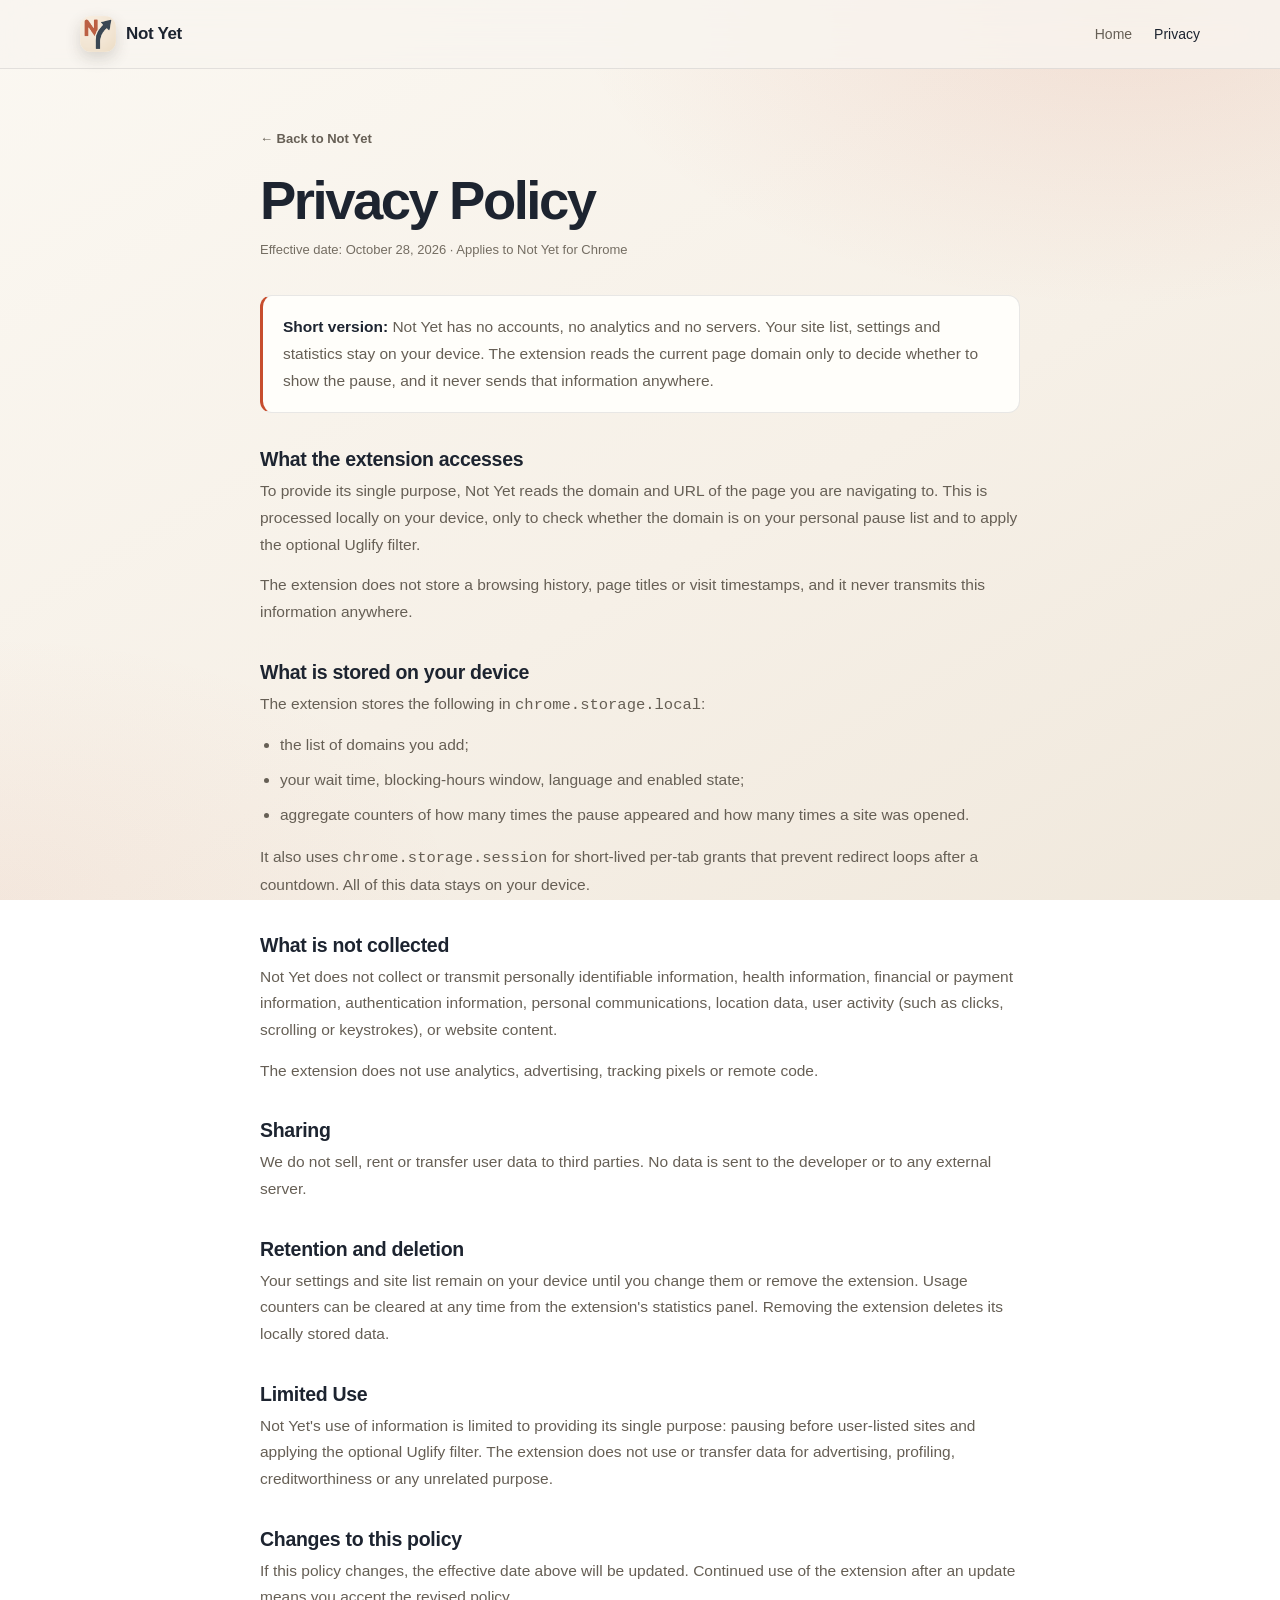
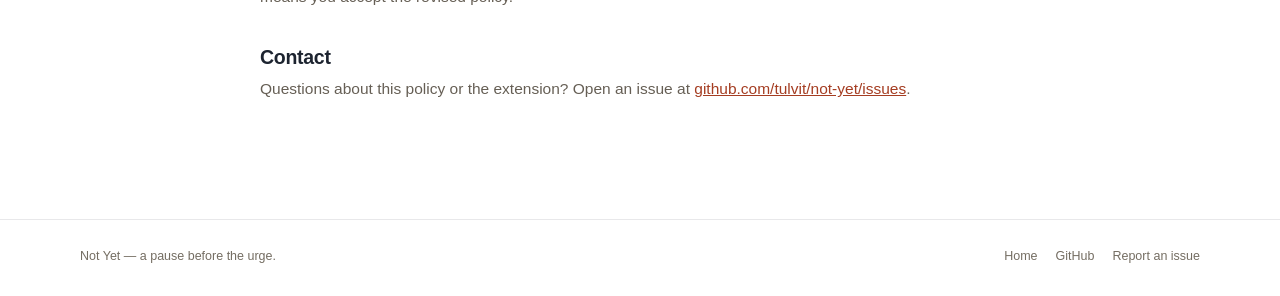
==== privacy.html @ 99da22f4 "Add landing page and privacy policy" ====
<!doctype html>
<html lang="en">
  <head>
    <meta charset="utf-8">
    <meta name="viewport" content="width=device-width, initial-scale=1">
    <title>Privacy Policy — Not Yet</title>
    <meta
      name="description"
      content="Not Yet privacy policy: what the Chrome extension accesses, what it stores locally, and what it never collects."
    >
    <meta name="theme-color" content="#f8f5ef">
    <link rel="icon" href="assets/logo128.png">
    <link rel="stylesheet" href="styles.css">
  </head>
  <body>
    <header class="site-header">
      <div class="container header-inner">
        <a class="brand" href="index.html" aria-label="Not Yet home">
          <img src="assets/logo128.png" alt="" width="36" height="36">
          <span>Not Yet</span>
        </a>
        <nav class="nav" aria-label="Main">
          <a href="index.html">Home</a>
          <a href="privacy.html" aria-current="page">Privacy</a>
        </nav>
      </div>
    </header>

    <main>
      <article class="legal container">
        <a class="back-link" href="index.html">← Back to Not Yet</a>

        <h1>Privacy Policy</h1>
        <p class="meta">Effective date: October 28, 2026 · Applies to Not Yet for Chrome</p>

        <div class="callout">
          <p>
            <strong>Short version:</strong> Not Yet has no accounts, no analytics and
            no servers. Your site list, settings and statistics stay on your device.
            The extension reads the current page domain only to decide whether to show
            the pause, and it never sends that information anywhere.
          </p>
        </div>

        <h2>What the extension accesses</h2>
        <p>
          To provide its single purpose, Not Yet reads the domain and URL of the page
          you are navigating to. This is processed locally on your device, only to
          check whether the domain is on your personal pause list and to apply the
          optional Uglify filter.
        </p>
        <p>
          The extension does not store a browsing history, page titles or visit
          timestamps, and it never transmits this information anywhere.
        </p>

        <h2>What is stored on your device</h2>
        <p>The extension stores the following in <code>chrome.storage.local</code>:</p>
        <ul>
          <li>the list of domains you add;</li>
          <li>your wait time, blocking-hours window, language and enabled state;</li>
          <li>
            aggregate counters of how many times the pause appeared and how many times
            a site was opened.
          </li>
        </ul>
        <p>
          It also uses <code>chrome.storage.session</code> for short-lived per-tab
          grants that prevent redirect loops after a countdown. All of this data stays
          on your device.
        </p>

        <h2>What is not collected</h2>
        <p>
          Not Yet does not collect or transmit personally identifiable information,
          health information, financial or payment information, authentication
          information, personal communications, location data, user activity (such as
          clicks, scrolling or keystrokes), or website content.
        </p>
        <p>
          The extension does not use analytics, advertising, tracking pixels or remote
          code.
        </p>

        <h2>Sharing</h2>
        <p>
          We do not sell, rent or transfer user data to third parties. No data is sent
          to the developer or to any external server.
        </p>

        <h2>Retention and deletion</h2>
        <p>
          Your settings and site list remain on your device until you change them or
          remove the extension. Usage counters can be cleared at any time from the
          extension's statistics panel. Removing the extension deletes its locally
          stored data.
        </p>

        <h2>Limited Use</h2>
        <p>
          Not Yet's use of information is limited to providing its single purpose:
          pausing before user-listed sites and applying the optional Uglify filter. The
          extension does not use or transfer data for advertising, profiling,
          creditworthiness or any unrelated purpose.
        </p>

        <h2>Changes to this policy</h2>
        <p>
          If this policy changes, the effective date above will be updated. Continued
          use of the extension after an update means you accept the revised policy.
        </p>

        <h2>Contact</h2>
        <p>
          Questions about this policy or the extension? Open an issue at
          <a href="https://github.com/tulvit/not-yet/issues">github.com/tulvit/not-yet/issues</a>.
        </p>
      </article>
    </main>

    <footer class="site-footer">
      <div class="container footer-inner">
        <span>Not Yet — a pause before the urge.</span>
        <div class="footer-links">
          <a href="index.html">Home</a>
          <a href="https://github.com/tulvit/not-yet">GitHub</a>
          <a href="https://github.com/tulvit/not-yet/issues">Report an issue</a>
        </div>
      </div>
    </footer>
  </body>
</html>
---- styles.css ----
:root {
  color-scheme: light;
  --bg: #f8f5ef;
  --bg-2: #f2ede4;
  --ink: #1d2430;
  --muted: #665f55;
  --faint: #746d62;
  --line: rgba(29, 36, 48, 0.1);
  --line-strong: rgba(29, 36, 48, 0.18);
  --accent: #c74e2e;
  --accent-strong: #a53d22;
  --accent-soft: rgba(199, 78, 46, 0.1);
  --surface: #fffefa;
  --surface-soft: rgba(255, 255, 252, 0.72);
  --shadow: 0 1px 0 rgba(255, 255, 255, 0.7) inset, 0 18px 50px -24px rgba(39, 31, 20, 0.28);
  --shadow-strong: 0 2px 4px rgba(39, 31, 20, 0.06), 0 30px 70px -18px rgba(39, 31, 20, 0.32), 0 70px 120px -50px rgba(39, 31, 20, 0.24);
  --radius: 20px;
  --container: 1120px;
  --font: ui-sans-serif, -apple-system, BlinkMacSystemFont, "Segoe UI", Roboto, "Helvetica Neue", Arial, "Noto Sans", sans-serif;
}

* {
  box-sizing: border-box;
}

html {
  scroll-behavior: smooth;
}

body {
  margin: 0;
  font-family: var(--font);
  color: var(--ink);
  background:
    radial-gradient(70% 55% at 88% 0%, rgba(199, 78, 46, 0.12), transparent 62%),
    radial-gradient(55% 45% at 0% 100%, rgba(199, 78, 46, 0.06), transparent 66%),
    linear-gradient(150deg, #fbf8f2 0%, #f6f0e7 58%, #f0e8dc 100%);
  background-attachment: fixed;
  line-height: 1.6;
  -webkit-font-smoothing: antialiased;
  text-rendering: optimizeLegibility;
}

img {
  max-width: 100%;
  height: auto;
}

a {
  color: var(--accent-strong);
}

a:hover {
  color: var(--accent);
}

.container {
  width: min(var(--container), calc(100% - 48px));
  margin: 0 auto;
}

/* Header ------------------------------------------------------------ */

.site-header {
  position: sticky;
  top: 0;
  z-index: 50;
  border-bottom: 1px solid var(--line);
  background: rgba(248, 245, 239, 0.82);
  -webkit-backdrop-filter: blur(18px) saturate(1.2);
  backdrop-filter: blur(18px) saturate(1.2);
}

.header-inner {
  display: flex;
  align-items: center;
  justify-content: space-between;
  gap: 16px;
  min-height: 68px;
}

.brand {
  display: inline-flex;
  align-items: center;
  gap: 10px;
  color: var(--ink);
  font-size: 17px;
  font-weight: 700;
  letter-spacing: -0.02em;
  text-decoration: none;
  white-space: nowrap;
}

.brand img {
  display: block;
  width: 36px;
  height: 36px;
  border-radius: 11px;
  box-shadow: 0 6px 16px rgba(39, 31, 20, 0.16);
}

.nav {
  display: flex;
  align-items: center;
  gap: 22px;
  font-size: 14px;
  font-weight: 500;
}

.nav a {
  color: var(--muted);
  text-decoration: none;
  transition: color 0.15s ease;
}

.nav a:hover,
.nav a[aria-current="page"] {
  color: var(--ink);
}

/* Hero -------------------------------------------------------------- */

.hero {
  position: relative;
  display: grid;
  grid-template-columns: 1.02fr 0.98fr;
  align-items: center;
  gap: 56px;
  padding: 78px 0 56px;
}

.hero::before {
  content: "";
  position: absolute;
  top: -80px;
  right: 6%;
  width: 420px;
  height: 420px;
  border: 1px solid rgba(199, 78, 46, 0.12);
  border-radius: 50%;
  pointer-events: none;
}

.hero::after {
  content: "";
  position: absolute;
  top: 20px;
  right: calc(6% + 90px);
  width: 240px;
  height: 240px;
  border: 1px solid rgba(199, 78, 46, 0.09);
  border-radius: 50%;
  pointer-events: none;
}

.hero-copy {
  position: relative;
  z-index: 1;
}

.eyebrow {
  display: inline-flex;
  align-items: center;
  gap: 8px;
  padding: 7px 12px;
  border: 1px solid var(--line);
  border-radius: 999px;
  background: var(--surface-soft);
  color: var(--accent-strong);
  font-size: 10.5px;
  font-weight: 700;
  letter-spacing: 0.14em;
  text-transform: uppercase;
}

.eyebrow::before {
  content: "";
  width: 6px;
  height: 6px;
  border-radius: 50%;
  background: var(--accent);
  opacity: 0.75;
}

h1 {
  max-width: 12ch;
  margin: 22px 0 20px;
  font-size: clamp(2.6rem, 5.6vw, 4.6rem);
  font-weight: 700;
  letter-spacing: -0.045em;
  line-height: 1.02;
  text-wrap: balance;
}

h1 em {
  color: var(--accent);
  font-style: normal;
}

.lede {
  max-width: 34em;
  margin: 0 0 28px;
  color: var(--muted);
  font-size: clamp(1.05rem, 1.8vw, 1.22rem);
  line-height: 1.55;
}

.lede b {
  color: var(--ink);
  font-weight: 650;
}

.actions {
  display: flex;
  flex-wrap: wrap;
  align-items: center;
  gap: 10px;
}

.btn {
  display: inline-flex;
  align-items: center;
  justify-content: center;
  min-height: 46px;
  padding: 0 20px;
  border: 1px solid transparent;
  border-radius: 12px;
  font-size: 14px;
  font-weight: 650;
  line-height: 1;
  text-decoration: none;
  cursor: pointer;
  transition: background 0.15s ease, border-color 0.15s ease, color 0.15s ease, transform 0.12s ease;
}

.btn-primary {
  background: var(--accent);
  color: #fff;
  box-shadow: 0 6px 18px rgba(199, 78, 46, 0.22);
}

.btn-primary:hover {
  background: var(--accent-strong);
  color: #fff;
  transform: translateY(-1px);
}

.btn-ghost {
  border-color: var(--line-strong);
  background: var(--surface-soft);
  color: var(--ink);
}

.btn-ghost:hover {
  border-color: var(--accent);
  color: var(--accent-strong);
}

.badges {
  display: flex;
  flex-wrap: wrap;
  gap: 8px;
  margin-top: 24px;
}

.badge {
  display: inline-flex;
  align-items: center;
  gap: 7px;
  padding: 7px 11px;
  border: 1px solid var(--line);
  border-radius: 999px;
  background: var(--surface-soft);
  color: var(--muted);
  font-size: 11.5px;
  font-weight: 600;
}

.badge::before {
  content: "";
  width: 5px;
  height: 5px;
  border-radius: 50%;
  background: var(--accent);
  opacity: 0.6;
}

.hero-art {
  position: relative;
  z-index: 1;
}

.hero-art img {
  display: block;
  width: 100%;
  border: 1px solid var(--line);
  border-radius: var(--radius);
  box-shadow: var(--shadow-strong);
}

/* Sections ---------------------------------------------------------- */

section {
  padding: 54px 0;
}

.section-head {
  max-width: 620px;
  margin-bottom: 28px;
}

h2 {
  margin: 0 0 10px;
  font-size: clamp(1.8rem, 3.4vw, 2.6rem);
  font-weight: 700;
  letter-spacing: -0.032em;
  line-height: 1.08;
  text-wrap: balance;
}

.section-sub {
  margin: 0;
  color: var(--muted);
  font-size: 1.02rem;
  line-height: 1.6;
}

.grid {
  display: grid;
  grid-template-columns: repeat(3, minmax(0, 1fr));
  gap: 16px;
}

.card {
  padding: 22px;
  border: 1px solid var(--line);
  border-radius: 18px;
  background: var(--surface);
  box-shadow: var(--shadow);
}

.card .icon {
  display: grid;
  place-items: center;
  width: 38px;
  height: 38px;
  margin-bottom: 14px;
  border-radius: 11px;
  background: var(--accent-soft);
  color: var(--accent-strong);
}

.card .icon svg {
  width: 20px;
  height: 20px;
}

.card h3 {
  margin: 0 0 6px;
  font-size: 15.5px;
  font-weight: 650;
  letter-spacing: -0.01em;
}

.card p {
  margin: 0;
  color: var(--muted);
  font-size: 13.5px;
  line-height: 1.58;
}

/* How it works ------------------------------------------------------ */

.how-grid {
  display: grid;
  grid-template-columns: 0.92fr 1.08fr;
  align-items: center;
  gap: 40px;
}

.steps {
  margin: 0;
  padding: 0;
  list-style: none;
  counter-reset: step;
}

.steps li {
  position: relative;
  padding: 0 0 22px 54px;
  counter-increment: step;
}

.steps li:last-child {
  padding-bottom: 0;
}

.steps li::before {
  content: counter(step, decimal-leading-zero);
  position: absolute;
  top: 0;
  left: 0;
  display: grid;
  place-items: center;
  width: 38px;
  height: 38px;
  border: 1px solid var(--line);
  border-radius: 11px;
  background: var(--surface);
  color: var(--accent-strong);
  font-size: 12px;
  font-weight: 700;
  font-variant-numeric: tabular-nums;
  box-shadow: var(--shadow);
}

.steps h3 {
  margin: 6px 0 4px;
  font-size: 15.5px;
  font-weight: 650;
}

.steps p {
  margin: 0;
  color: var(--muted);
  font-size: 13.5px;
  line-height: 1.58;
}

.how-art img {
  display: block;
  width: 100%;
  border: 1px solid var(--line);
  border-radius: var(--radius);
  box-shadow: var(--shadow-strong);
}

/* Screens ----------------------------------------------------------- */

.screens {
  display: grid;
  grid-template-columns: 1fr 1fr;
  gap: 18px;
}

.screens img {
  display: block;
  width: 100%;
  border: 1px solid var(--line);
  border-radius: 18px;
  box-shadow: var(--shadow);
}

/* Privacy CTA ------------------------------------------------------- */

.privacy-cta {
  display: flex;
  align-items: center;
  justify-content: space-between;
  gap: 32px;
  padding: 36px;
  border: 1px solid var(--line);
  border-radius: 24px;
  background:
    radial-gradient(80% 120% at 100% 0%, rgba(199, 78, 46, 0.12), transparent 60%),
    var(--surface);
  box-shadow: var(--shadow);
}

.privacy-cta h2 {
  margin-bottom: 8px;
}

.privacy-cta p {
  max-width: 52ch;
  margin: 0;
  color: var(--muted);
  font-size: 14.5px;
  line-height: 1.6;
}

/* Footer ------------------------------------------------------------ */

.site-footer {
  margin-top: 30px;
  border-top: 1px solid var(--line);
  color: var(--faint);
  font-size: 12.5px;
}

.footer-inner {
  display: flex;
  align-items: center;
  justify-content: space-between;
  gap: 16px;
  flex-wrap: wrap;
  padding: 26px 0 32px;
}

.footer-links {
  display: flex;
  gap: 18px;
  flex-wrap: wrap;
}

.footer-links a {
  color: var(--faint);
  text-decoration: none;
}

.footer-links a:hover {
  color: var(--ink);
}

/* Legal page -------------------------------------------------------- */

.legal {
  max-width: 760px;
  padding: 56px 0 72px;
}

.back-link {
  display: inline-flex;
  align-items: center;
  gap: 8px;
  margin-bottom: 22px;
  color: var(--muted);
  font-size: 13px;
  font-weight: 600;
  text-decoration: none;
}

.back-link:hover {
  color: var(--ink);
}

.legal h1 {
  max-width: none;
  margin: 0 0 10px;
  font-size: clamp(2.2rem, 5vw, 3.4rem);
  line-height: 1.05;
}

.legal .meta {
  margin: 0 0 34px;
  color: var(--faint);
  font-size: 13px;
}

.legal h2 {
  margin: 36px 0 8px;
  font-size: 1.22rem;
  letter-spacing: -0.015em;
}

.legal p,
.legal li {
  color: var(--muted);
  font-size: 15.5px;
  line-height: 1.72;
}

.legal p {
  margin: 0 0 14px;
}

.legal ul {
  margin: 0 0 16px;
  padding-left: 1.25em;
}

.legal li {
  margin-bottom: 8px;
}

.legal strong {
  color: var(--ink);
  font-weight: 650;
}

.legal .callout {
  margin: 26px 0;
  padding: 18px 20px;
  border: 1px solid var(--line);
  border-left: 3px solid var(--accent);
  border-radius: 12px;
  background: var(--surface);
}

.legal .callout p:last-child {
  margin-bottom: 0;
}

/* Responsive -------------------------------------------------------- */

@media (max-width: 900px) {
  .hero {
    grid-template-columns: 1fr;
    gap: 38px;
    padding: 56px 0 40px;
  }

  .hero::before,
  .hero::after {
    display: none;
  }

  h1 {
    max-width: 14ch;
  }

  .grid {
    grid-template-columns: repeat(2, minmax(0, 1fr));
  }

  .how-grid {
    grid-template-columns: 1fr;
    gap: 28px;
  }

  .how-art {
    order: -1;
  }

  .screens {
    grid-template-columns: 1fr;
  }

  .privacy-cta {
    align-items: flex-start;
    flex-direction: column;
    gap: 20px;
    padding: 28px;
  }
}

@media (max-width: 620px) {
  .container {
    width: calc(100% - 32px);
  }

  .header-inner {
    min-height: 62px;
  }

  .nav {
    gap: 14px;
    font-size: 13px;
  }

  .nav .optional {
    display: none;
  }

  .hero {
    padding-top: 40px;
  }

  h1 {
    font-size: clamp(2.25rem, 10vw, 3.1rem);
  }

  section {
    padding: 38px 0;
  }

  .grid {
    grid-template-columns: 1fr;
  }

  .card {
    padding: 18px;
  }

  .hero-art img,
  .how-art img,
  .screens img {
    border-radius: 16px;
  }

  .legal {
    padding: 40px 0 56px;
  }

  .legal p,
  .legal li {
    font-size: 15px;
  }

  .footer-inner {
    flex-direction: column;
    align-items: flex-start;
    gap: 12px;
  }
}

@media (prefers-reduced-motion: reduce) {
  html {
    scroll-behavior: auto;
  }

  *,
  *::before,
  *::after {
    transition-duration: 0.001ms !important;
  }
}
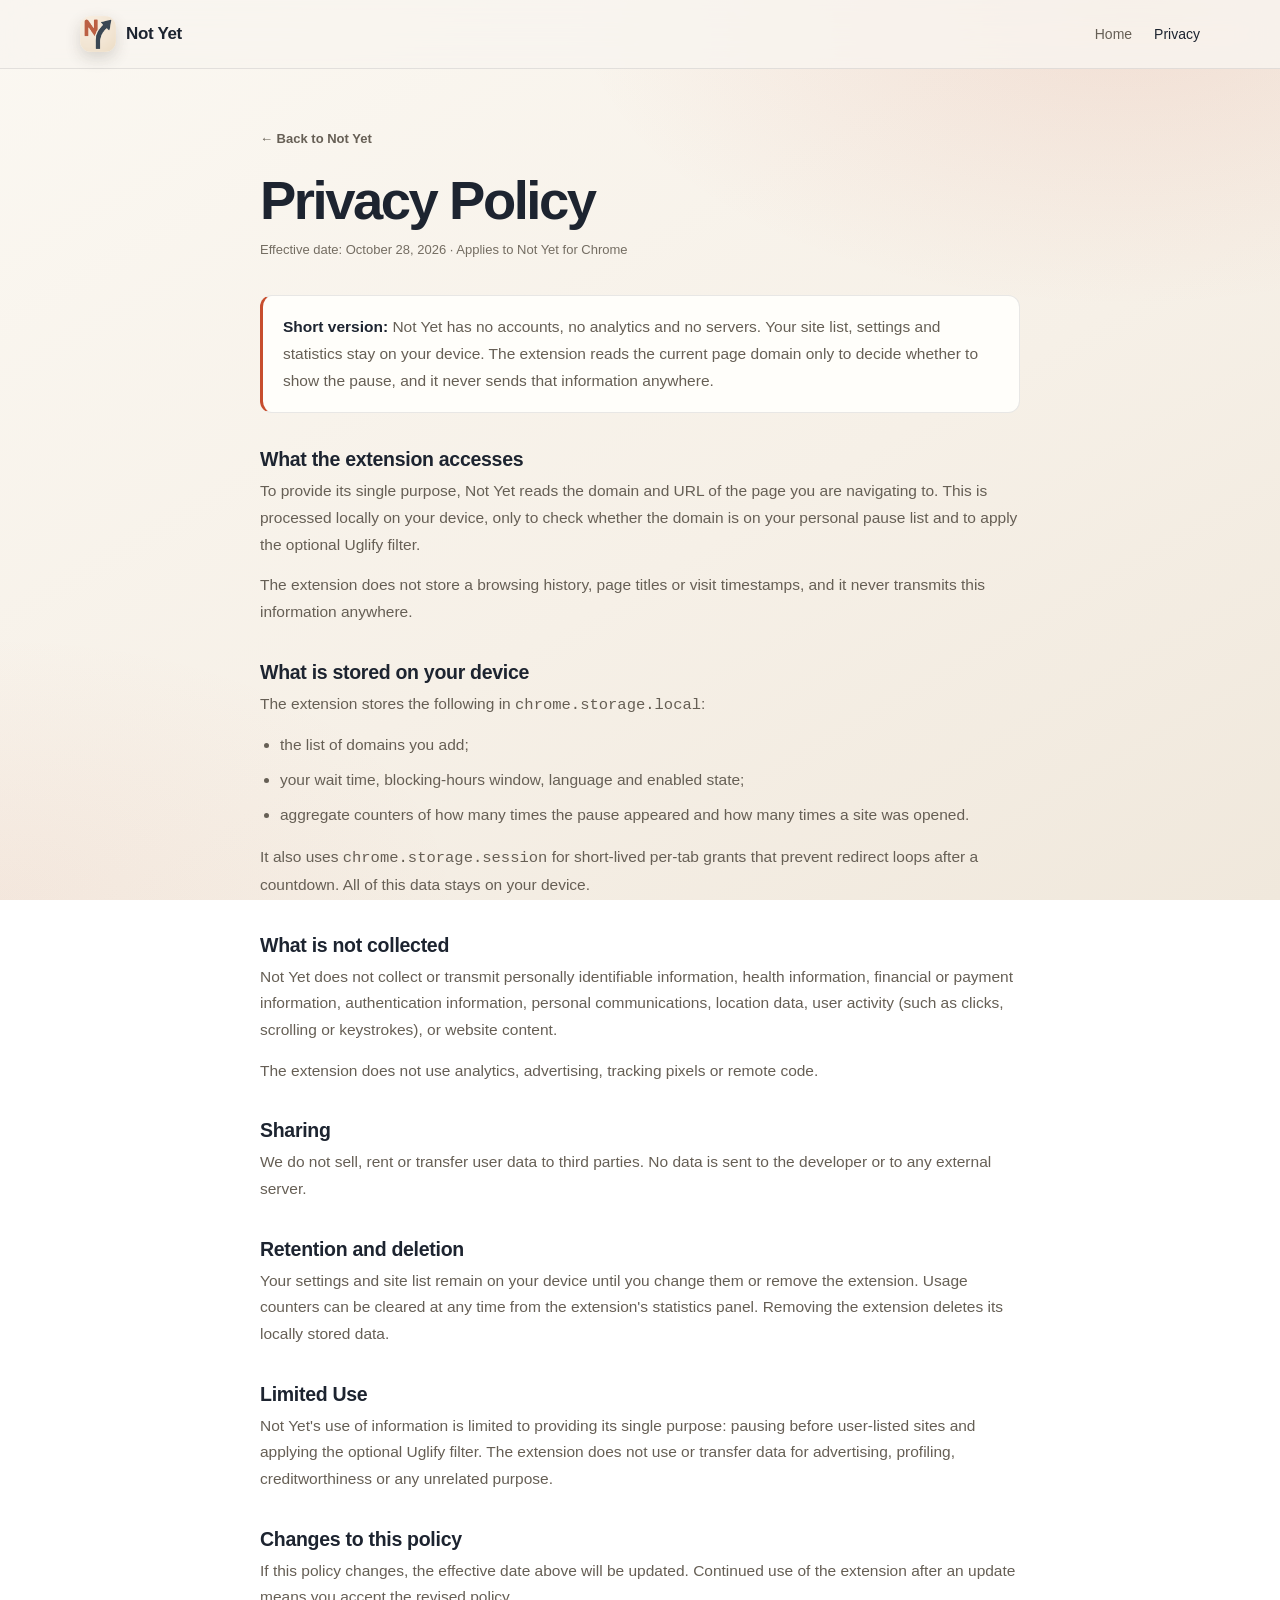
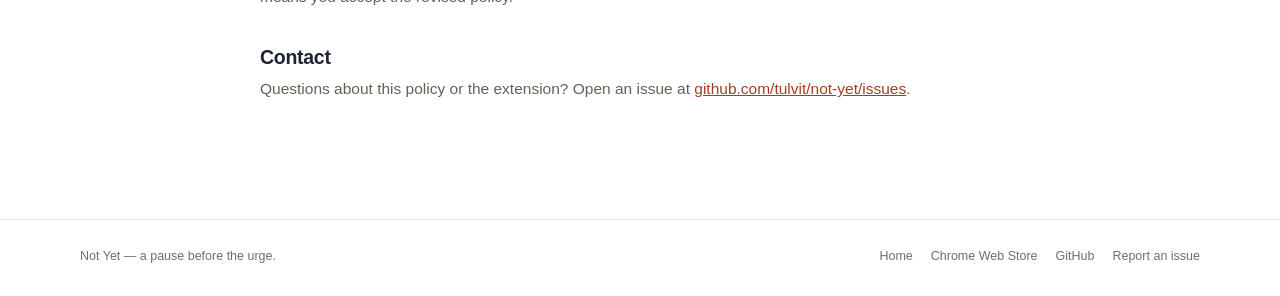
==== commit 836d6cd3: "Add link to Chrome Web Store in footer" ====
--- a/privacy.html
+++ b/privacy.html
@@ -123,6 +123,7 @@
         <span>Not Yet — a pause before the urge.</span>
         <div class="footer-links">
           <a href="index.html">Home</a>
+          <a href="https://chromewebstore.google.com/detail/lnhlpinkpjcdmcnfngpckggnjgnahdag/preview?hl=en" target="_blank" rel="noopener">Chrome Web Store</a>
           <a href="https://github.com/tulvit/not-yet">GitHub</a>
           <a href="https://github.com/tulvit/not-yet/issues">Report an issue</a>
         </div>
